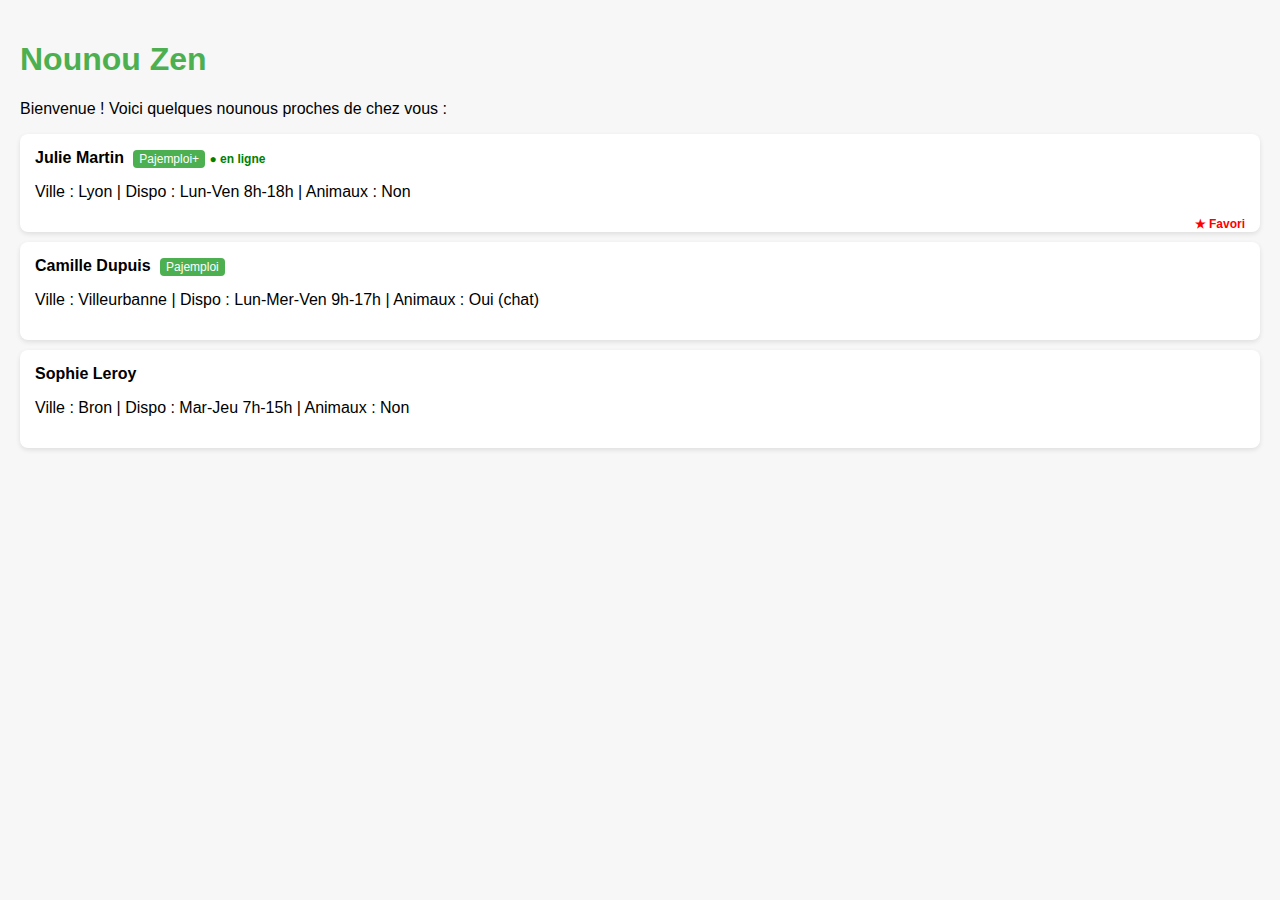
==== index.html @ 584d1ac2 "Add files via upload" ====
<!DOCTYPE html>
<html lang="fr">
<head>
  <meta charset="UTF-8" />
  <meta name="viewport" content="width=device-width, initial-scale=1.0"/>
  <title>Nounou Zen - Démo Parent</title>
  <style>
    body { font-family: Arial, sans-serif; margin: 0; padding: 20px; background-color: #f7f7f7; }
    h1 { color: #4CAF50; }
    .profile { background: white; border-radius: 8px; padding: 15px; margin-bottom: 10px; box-shadow: 0 2px 5px rgba(0,0,0,0.1); }
    .badge { color: white; background: #4CAF50; padding: 2px 6px; border-radius: 4px; font-size: 12px; margin-left: 5px; }
    .status { color: green; font-weight: bold; font-size: 12px; }
    .favorite { color: red; font-weight: bold; font-size: 12px; float: right; }
  </style>
</head>
<body>
  <h1>Nounou Zen</h1>
  <p>Bienvenue ! Voici quelques nounous proches de chez vous :</p>

  <div class="profile">
    <strong>Julie Martin</strong> <span class="badge">Pajemploi+</span> <span class="status">● en ligne</span>
    <p>Ville : Lyon | Dispo : Lun-Ven 8h-18h | Animaux : Non</p>
    <span class="favorite">★ Favori</span>
  </div>

  <div class="profile">
    <strong>Camille Dupuis</strong> <span class="badge">Pajemploi</span>
    <p>Ville : Villeurbanne | Dispo : Lun-Mer-Ven 9h-17h | Animaux : Oui (chat)</p>
  </div>

  <div class="profile">
    <strong>Sophie Leroy</strong>
    <p>Ville : Bron | Dispo : Mar-Jeu 7h-15h | Animaux : Non</p>
  </div>
</body>
</html>
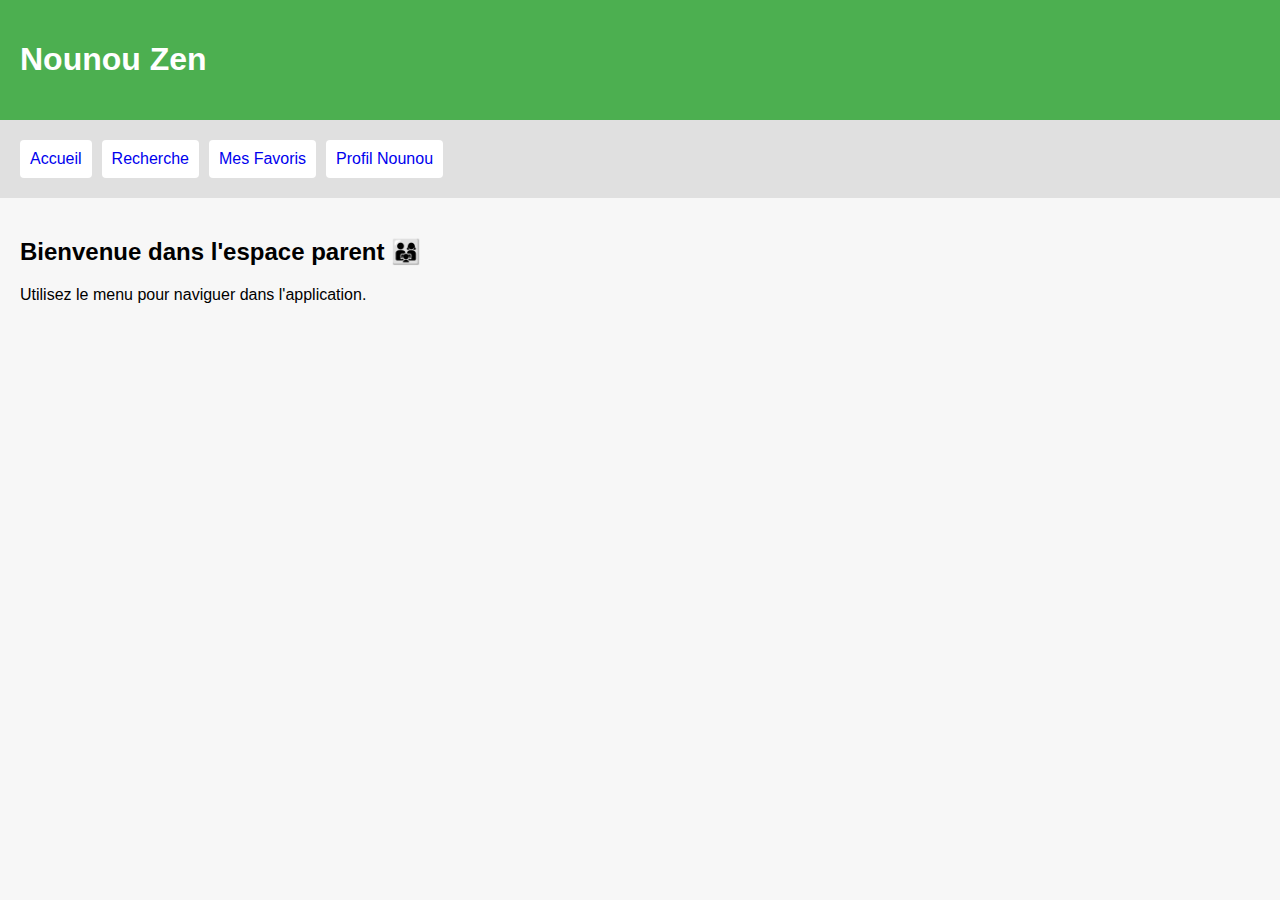
==== commit 1eefd00a: "Add files via upload" ====
--- a/index.html
+++ b/index.html
@@ -1,36 +1,23 @@
+
 <!DOCTYPE html>
 <html lang="fr">
 <head>
-  <meta charset="UTF-8" />
-  <meta name="viewport" content="width=device-width, initial-scale=1.0"/>
-  <title>Nounou Zen - Démo Parent</title>
-  <style>
-    body { font-family: Arial, sans-serif; margin: 0; padding: 20px; background-color: #f7f7f7; }
-    h1 { color: #4CAF50; }
-    .profile { background: white; border-radius: 8px; padding: 15px; margin-bottom: 10px; box-shadow: 0 2px 5px rgba(0,0,0,0.1); }
-    .badge { color: white; background: #4CAF50; padding: 2px 6px; border-radius: 4px; font-size: 12px; margin-left: 5px; }
-    .status { color: green; font-weight: bold; font-size: 12px; }
-    .favorite { color: red; font-weight: bold; font-size: 12px; float: right; }
-  </style>
+  <meta charset="UTF-8">
+  <title>Nounou Zen - Accueil</title>
+  <meta name="viewport" content="width=device-width, initial-scale=1.0">
+  <link rel="stylesheet" href="style.css">
 </head>
 <body>
-  <h1>Nounou Zen</h1>
-  <p>Bienvenue ! Voici quelques nounous proches de chez vous :</p>
-
-  <div class="profile">
-    <strong>Julie Martin</strong> <span class="badge">Pajemploi+</span> <span class="status">● en ligne</span>
-    <p>Ville : Lyon | Dispo : Lun-Ven 8h-18h | Animaux : Non</p>
-    <span class="favorite">★ Favori</span>
-  </div>
-
-  <div class="profile">
-    <strong>Camille Dupuis</strong> <span class="badge">Pajemploi</span>
-    <p>Ville : Villeurbanne | Dispo : Lun-Mer-Ven 9h-17h | Animaux : Oui (chat)</p>
-  </div>
-
-  <div class="profile">
-    <strong>Sophie Leroy</strong>
-    <p>Ville : Bron | Dispo : Mar-Jeu 7h-15h | Animaux : Non</p>
-  </div>
+  <header><h1>Nounou Zen</h1></header>
+  <nav>
+    <a href="index.html">Accueil</a>
+    <a href="recherche.html">Recherche</a>
+    <a href="favoris.html">Mes Favoris</a>
+    <a href="profil.html">Profil Nounou</a>
+  </nav>
+  <main>
+    <h2>Bienvenue dans l'espace parent 👨‍👩‍👧</h2>
+    <p>Utilisez le menu pour naviguer dans l'application.</p>
+  </main>
 </body>
 </html>
--- a/style.css
+++ b/style.css
@@ -0,0 +1,7 @@
+
+body { font-family: Arial, sans-serif; background: #f7f7f7; margin: 0; padding: 0; }
+header, nav, main { padding: 20px; }
+header { background: #4CAF50; color: white; }
+nav { background: #e0e0e0; display: flex; gap: 10px; }
+nav a { text-decoration: none; padding: 10px; background: white; border-radius: 4px; }
+main .profile { background: white; padding: 15px; margin-top: 10px; border-radius: 6px; box-shadow: 0 0 5px rgba(0,0,0,0.1); }
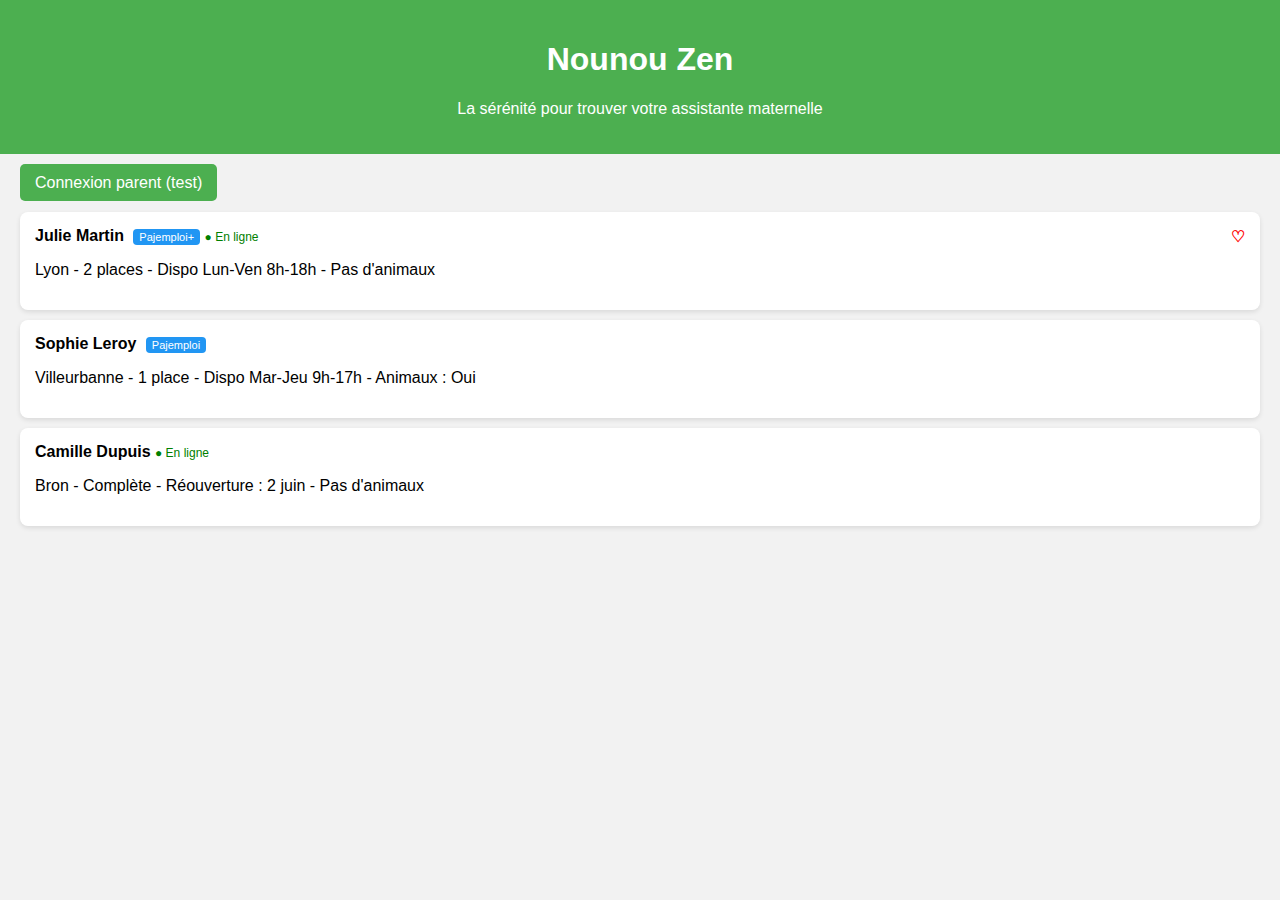
==== commit d1d56edc: "Add files via upload" ====
--- a/index.html
+++ b/index.html
@@ -1,23 +1,42 @@
-
 <!DOCTYPE html>
 <html lang="fr">
 <head>
   <meta charset="UTF-8">
   <title>Nounou Zen - Accueil</title>
   <meta name="viewport" content="width=device-width, initial-scale=1.0">
-  <link rel="stylesheet" href="style.css">
+  <style>
+    body { font-family: Arial, sans-serif; margin: 0; background: #f2f2f2; }
+    header { background: #4CAF50; padding: 20px; color: white; text-align: center; }
+    .container { padding: 20px; }
+    .btn { background: #4CAF50; color: white; padding: 10px 15px; text-decoration: none; border-radius: 5px; }
+    .profiles { display: flex; flex-direction: column; gap: 10px; margin-top: 20px; }
+    .profile { background: white; padding: 15px; border-radius: 8px; box-shadow: 0 2px 5px rgba(0,0,0,0.1); }
+    .online { color: green; font-size: 12px; }
+    .badge { background: #2196F3; color: white; padding: 2px 6px; font-size: 11px; border-radius: 4px; margin-left: 5px; }
+    .fav { float: right; color: red; font-weight: bold; }
+  </style>
 </head>
 <body>
-  <header><h1>Nounou Zen</h1></header>
-  <nav>
-    <a href="index.html">Accueil</a>
-    <a href="recherche.html">Recherche</a>
-    <a href="favoris.html">Mes Favoris</a>
-    <a href="profil.html">Profil Nounou</a>
-  </nav>
-  <main>
-    <h2>Bienvenue dans l'espace parent 👨‍👩‍👧</h2>
-    <p>Utilisez le menu pour naviguer dans l'application.</p>
-  </main>
+  <header>
+    <h1>Nounou Zen</h1>
+    <p>La sérénité pour trouver votre assistante maternelle</p>
+  </header>
+  <div class="container">
+    <a href="#" class="btn">Connexion parent (test)</a>
+    <div class="profiles">
+      <div class="profile">
+        <strong>Julie Martin</strong> <span class="badge">Pajemploi+</span> <span class="online">● En ligne</span> <span class="fav">♡</span>
+        <p>Lyon - 2 places - Dispo Lun-Ven 8h-18h - Pas d'animaux</p>
+      </div>
+      <div class="profile">
+        <strong>Sophie Leroy</strong> <span class="badge">Pajemploi</span>
+        <p>Villeurbanne - 1 place - Dispo Mar-Jeu 9h-17h - Animaux : Oui</p>
+      </div>
+      <div class="profile">
+        <strong>Camille Dupuis</strong> <span class="online">● En ligne</span>
+        <p>Bron - Complète - Réouverture : 2 juin - Pas d'animaux</p>
+      </div>
+    </div>
+  </div>
 </body>
 </html>
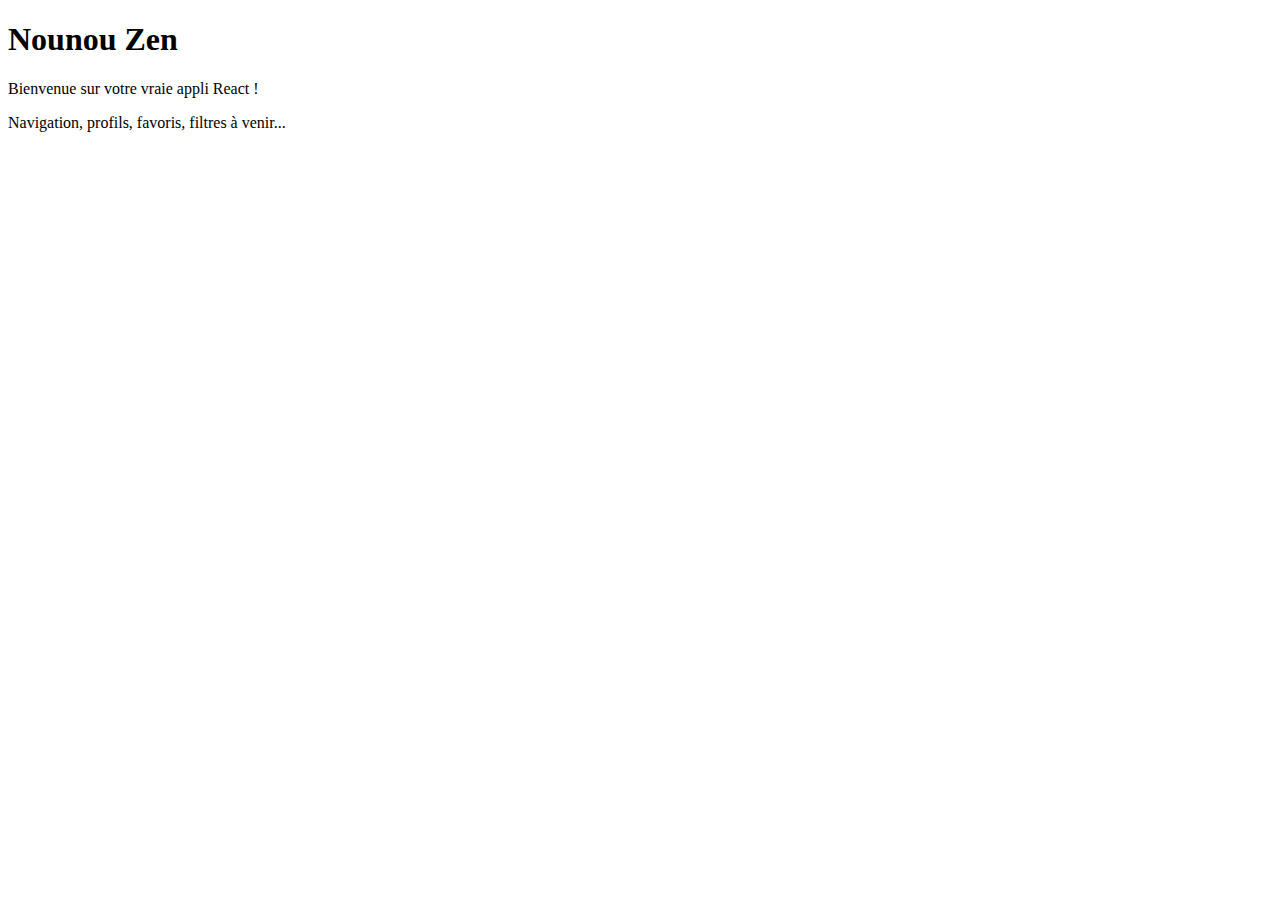
==== commit f2329f6d: "Add files via upload" ====
--- a/index.html
+++ b/index.html
@@ -2,41 +2,11 @@
 <html lang="fr">
 <head>
   <meta charset="UTF-8">
-  <title>Nounou Zen - Accueil</title>
+  <title>Nounou Zen - App React</title>
   <meta name="viewport" content="width=device-width, initial-scale=1.0">
-  <style>
-    body { font-family: Arial, sans-serif; margin: 0; background: #f2f2f2; }
-    header { background: #4CAF50; padding: 20px; color: white; text-align: center; }
-    .container { padding: 20px; }
-    .btn { background: #4CAF50; color: white; padding: 10px 15px; text-decoration: none; border-radius: 5px; }
-    .profiles { display: flex; flex-direction: column; gap: 10px; margin-top: 20px; }
-    .profile { background: white; padding: 15px; border-radius: 8px; box-shadow: 0 2px 5px rgba(0,0,0,0.1); }
-    .online { color: green; font-size: 12px; }
-    .badge { background: #2196F3; color: white; padding: 2px 6px; font-size: 11px; border-radius: 4px; margin-left: 5px; }
-    .fav { float: right; color: red; font-weight: bold; }
-  </style>
 </head>
 <body>
-  <header>
-    <h1>Nounou Zen</h1>
-    <p>La sérénité pour trouver votre assistante maternelle</p>
-  </header>
-  <div class="container">
-    <a href="#" class="btn">Connexion parent (test)</a>
-    <div class="profiles">
-      <div class="profile">
-        <strong>Julie Martin</strong> <span class="badge">Pajemploi+</span> <span class="online">● En ligne</span> <span class="fav">♡</span>
-        <p>Lyon - 2 places - Dispo Lun-Ven 8h-18h - Pas d'animaux</p>
-      </div>
-      <div class="profile">
-        <strong>Sophie Leroy</strong> <span class="badge">Pajemploi</span>
-        <p>Villeurbanne - 1 place - Dispo Mar-Jeu 9h-17h - Animaux : Oui</p>
-      </div>
-      <div class="profile">
-        <strong>Camille Dupuis</strong> <span class="online">● En ligne</span>
-        <p>Bron - Complète - Réouverture : 2 juin - Pas d'animaux</p>
-      </div>
-    </div>
-  </div>
+  <div id="root">Chargement de l'application...</div>
+  <script src="main.js"></script>
 </body>
 </html>
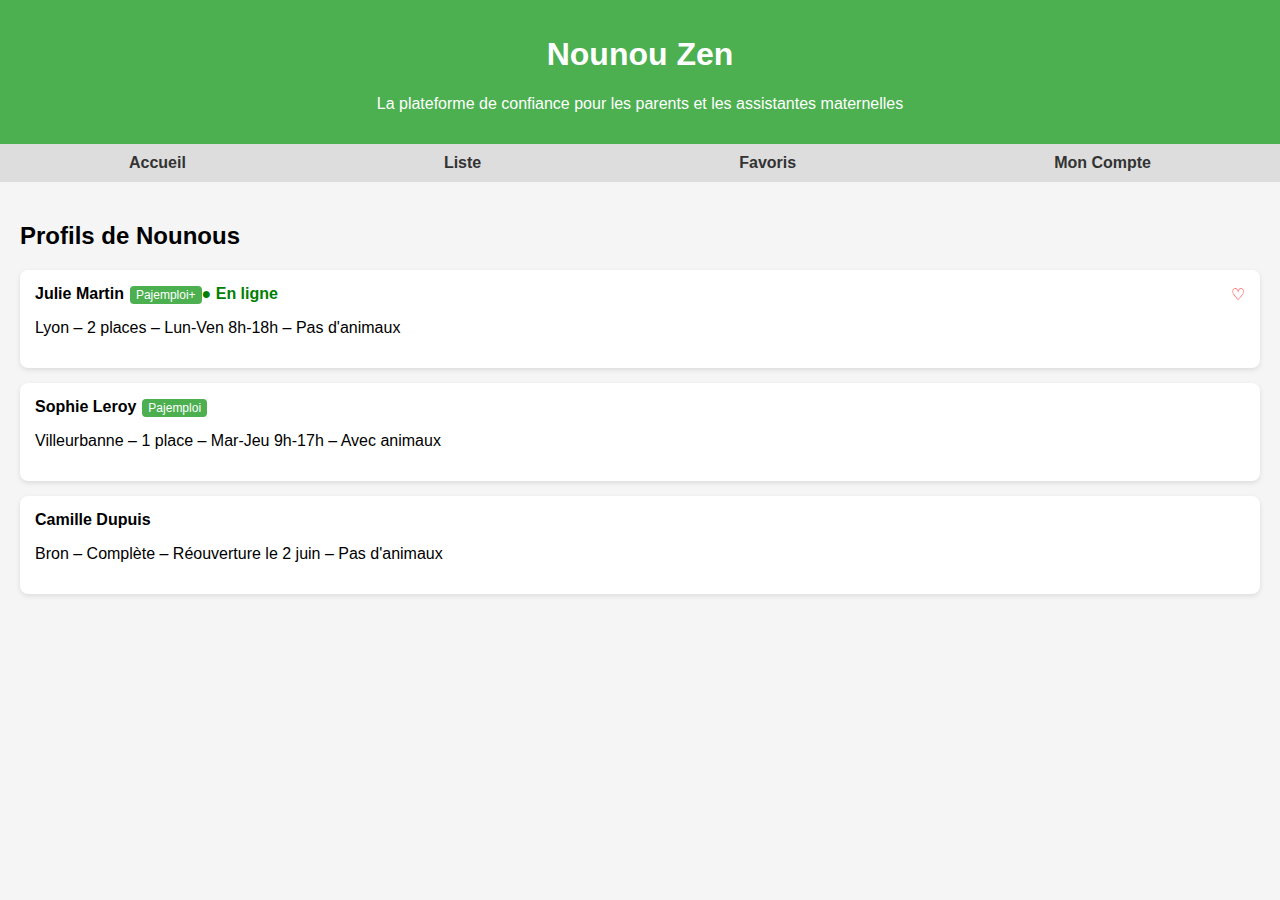
==== commit cf12306a: "Add files via upload" ====
--- a/index.html
+++ b/index.html
@@ -1,12 +1,46 @@
 <!DOCTYPE html>
 <html lang="fr">
 <head>
-  <meta charset="UTF-8">
-  <title>Nounou Zen - App React</title>
-  <meta name="viewport" content="width=device-width, initial-scale=1.0">
+  <meta charset="UTF-8" />
+  <title>Nounou Zen - Application</title>
+  <meta name="viewport" content="width=device-width, initial-scale=1.0"/>
+  <style>
+    body { font-family: Arial, sans-serif; background-color: #f5f5f5; margin: 0; padding: 0; }
+    header { background-color: #4CAF50; padding: 15px; text-align: center; color: white; }
+    nav { background-color: #ddd; display: flex; justify-content: space-around; padding: 10px 0; }
+    nav a { text-decoration: none; color: #333; font-weight: bold; }
+    .content { padding: 20px; }
+    .profile-card { background: white; margin-bottom: 15px; padding: 15px; border-radius: 8px; box-shadow: 0 2px 5px rgba(0,0,0,0.1); }
+    .badge { background-color: #4CAF50; color: white; padding: 2px 6px; font-size: 12px; border-radius: 4px; margin-left: 6px; }
+    .online { color: green; font-weight: bold; }
+    .favori { float: right; color: red; }
+  </style>
 </head>
 <body>
-  <div id="root">Chargement de l'application...</div>
-  <script src="main.js"></script>
+  <header>
+    <h1>Nounou Zen</h1>
+    <p>La plateforme de confiance pour les parents et les assistantes maternelles</p>
+  </header>
+  <nav>
+    <a href="#">Accueil</a>
+    <a href="#">Liste</a>
+    <a href="#">Favoris</a>
+    <a href="#">Mon Compte</a>
+  </nav>
+  <div class="content">
+    <h2>Profils de Nounous</h2>
+    <div class="profile-card">
+      <strong>Julie Martin</strong><span class="badge">Pajemploi+</span><span class="online">● En ligne</span><span class="favori">♡</span>
+      <p>Lyon – 2 places – Lun-Ven 8h-18h – Pas d'animaux</p>
+    </div>
+    <div class="profile-card">
+      <strong>Sophie Leroy</strong><span class="badge">Pajemploi</span>
+      <p>Villeurbanne – 1 place – Mar-Jeu 9h-17h – Avec animaux</p>
+    </div>
+    <div class="profile-card">
+      <strong>Camille Dupuis</strong>
+      <p>Bron – Complète – Réouverture le 2 juin – Pas d'animaux</p>
+    </div>
+  </div>
 </body>
 </html>
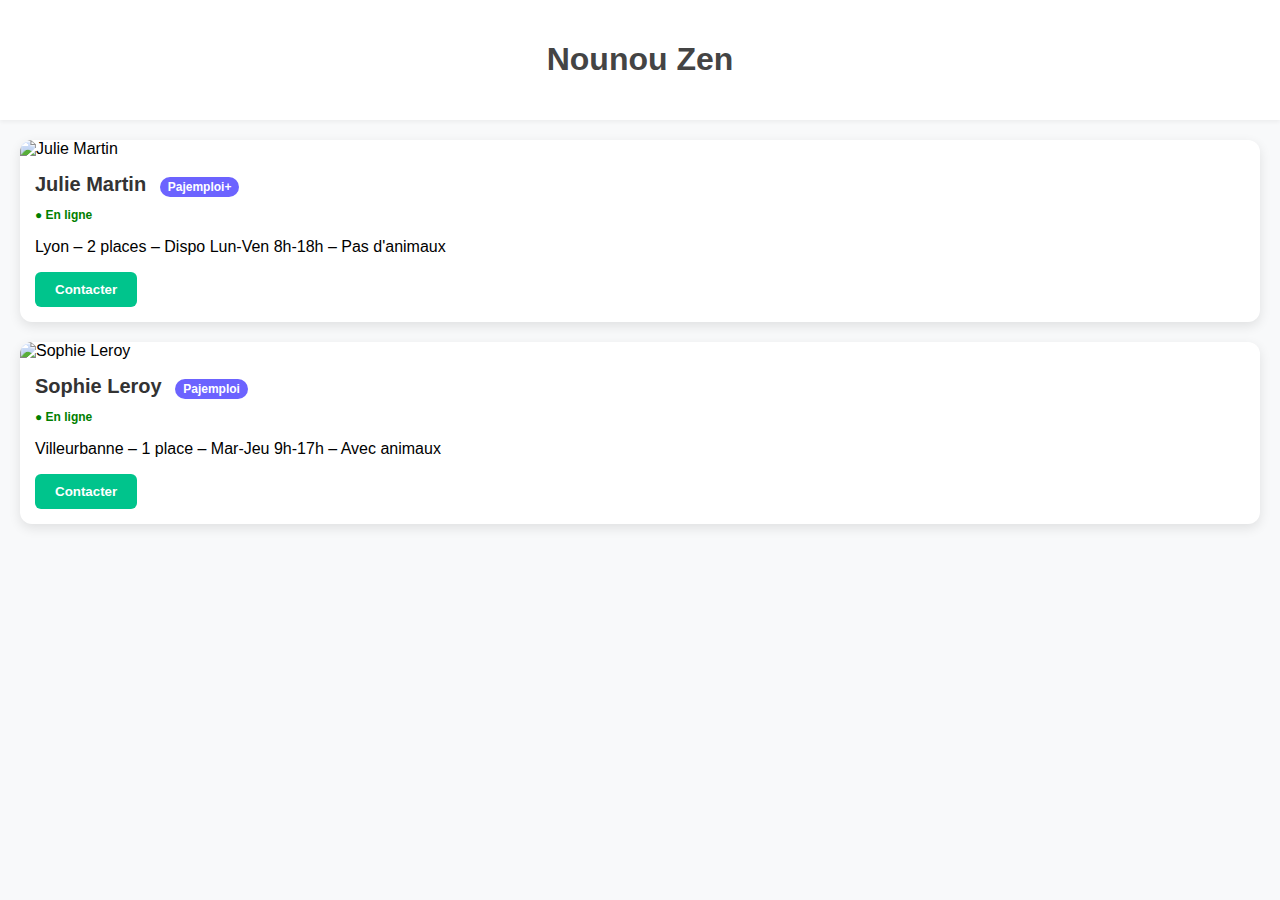
==== commit 94a76968: "Add files via upload" ====
--- a/index.html
+++ b/index.html
@@ -1,45 +1,46 @@
 <!DOCTYPE html>
 <html lang="fr">
 <head>
-  <meta charset="UTF-8" />
-  <title>Nounou Zen - Application</title>
-  <meta name="viewport" content="width=device-width, initial-scale=1.0"/>
+  <meta charset="UTF-8">
+  <title>Nounou Zen - Accueil</title>
+  <meta name="viewport" content="width=device-width, initial-scale=1.0">
   <style>
-    body { font-family: Arial, sans-serif; background-color: #f5f5f5; margin: 0; padding: 0; }
-    header { background-color: #4CAF50; padding: 15px; text-align: center; color: white; }
-    nav { background-color: #ddd; display: flex; justify-content: space-around; padding: 10px 0; }
-    nav a { text-decoration: none; color: #333; font-weight: bold; }
-    .content { padding: 20px; }
-    .profile-card { background: white; margin-bottom: 15px; padding: 15px; border-radius: 8px; box-shadow: 0 2px 5px rgba(0,0,0,0.1); }
-    .badge { background-color: #4CAF50; color: white; padding: 2px 6px; font-size: 12px; border-radius: 4px; margin-left: 6px; }
-    .online { color: green; font-weight: bold; }
-    .favori { float: right; color: red; }
+    body { font-family: 'Arial', sans-serif; background-color: #f8f9fa; margin: 0; padding: 0; }
+    header { background-color: #ffffff; padding: 20px; box-shadow: 0 2px 4px rgba(0,0,0,0.05); text-align: center; }
+    header h1 { color: #444; }
+    .container { padding: 20px; }
+    .profile-card { background: white; border-radius: 12px; box-shadow: 0 4px 12px rgba(0,0,0,0.1); margin-bottom: 20px; overflow: hidden; }
+    .profile-image { width: 100%; height: auto; display: block; }
+    .profile-content { padding: 15px; }
+    .profile-content h2 { margin: 0; font-size: 20px; color: #333; }
+    .badge { background-color: #6c63ff; color: white; padding: 3px 8px; font-size: 12px; border-radius: 12px; margin-left: 8px; }
+    .status { color: green; font-weight: bold; font-size: 12px; }
+    .action { margin-top: 10px; }
+    .btn { background-color: #00c48c; color: white; padding: 10px 20px; border: none; border-radius: 6px; font-weight: bold; cursor: pointer; }
   </style>
 </head>
 <body>
   <header>
     <h1>Nounou Zen</h1>
-    <p>La plateforme de confiance pour les parents et les assistantes maternelles</p>
   </header>
-  <nav>
-    <a href="#">Accueil</a>
-    <a href="#">Liste</a>
-    <a href="#">Favoris</a>
-    <a href="#">Mon Compte</a>
-  </nav>
-  <div class="content">
-    <h2>Profils de Nounous</h2>
+  <div class="container">
     <div class="profile-card">
-      <strong>Julie Martin</strong><span class="badge">Pajemploi+</span><span class="online">● En ligne</span><span class="favori">♡</span>
-      <p>Lyon – 2 places – Lun-Ven 8h-18h – Pas d'animaux</p>
+      <img class="profile-image" src="https://via.placeholder.com/400x200?text=Nounou+Julie" alt="Julie Martin">
+      <div class="profile-content">
+        <h2>Julie Martin <span class="badge">Pajemploi+</span></h2>
+        <p class="status">● En ligne</p>
+        <p>Lyon – 2 places – Dispo Lun-Ven 8h-18h – Pas d'animaux</p>
+        <div class="action"><button class="btn">Contacter</button></div>
+      </div>
     </div>
     <div class="profile-card">
-      <strong>Sophie Leroy</strong><span class="badge">Pajemploi</span>
-      <p>Villeurbanne – 1 place – Mar-Jeu 9h-17h – Avec animaux</p>
-    </div>
-    <div class="profile-card">
-      <strong>Camille Dupuis</strong>
-      <p>Bron – Complète – Réouverture le 2 juin – Pas d'animaux</p>
+      <img class="profile-image" src="https://via.placeholder.com/400x200?text=Nounou+Sophie" alt="Sophie Leroy">
+      <div class="profile-content">
+        <h2>Sophie Leroy <span class="badge">Pajemploi</span></h2>
+        <p class="status">● En ligne</p>
+        <p>Villeurbanne – 1 place – Mar-Jeu 9h-17h – Avec animaux</p>
+        <div class="action"><button class="btn">Contacter</button></div>
+      </div>
     </div>
   </div>
 </body>
